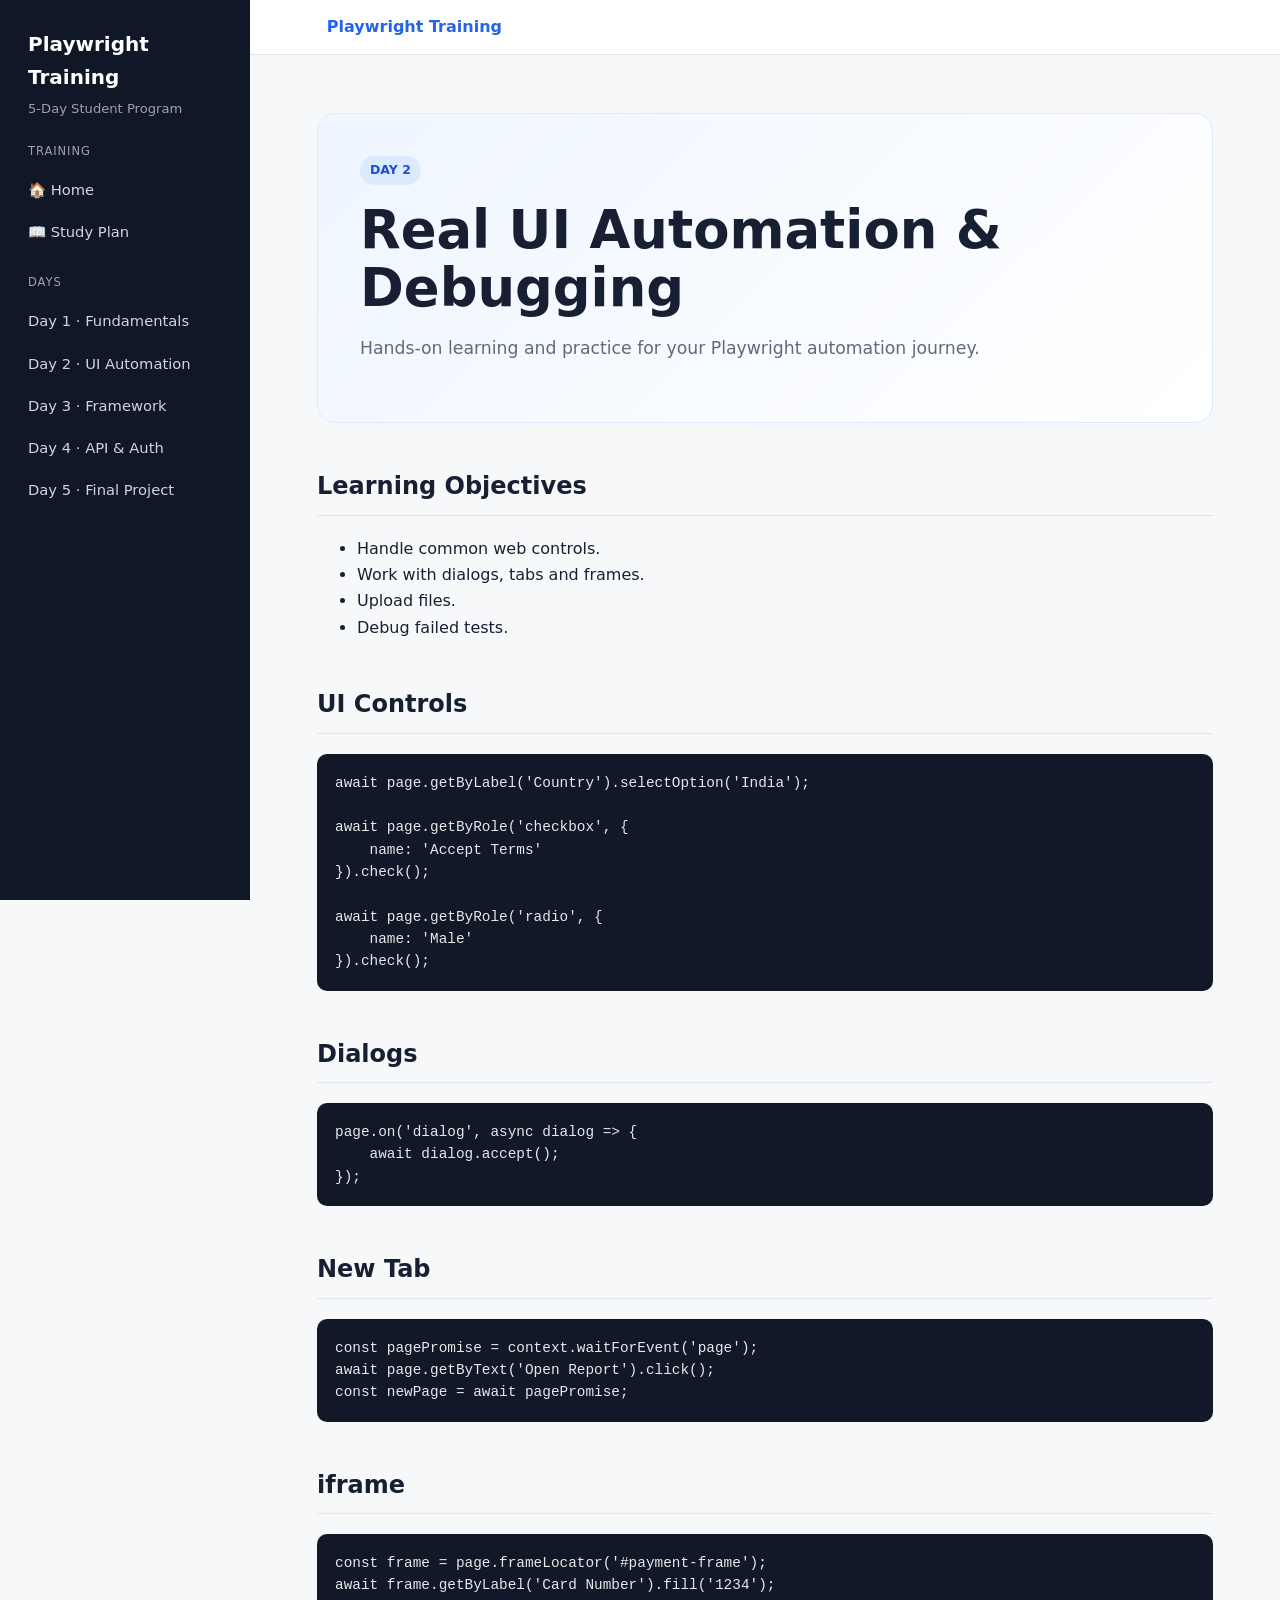
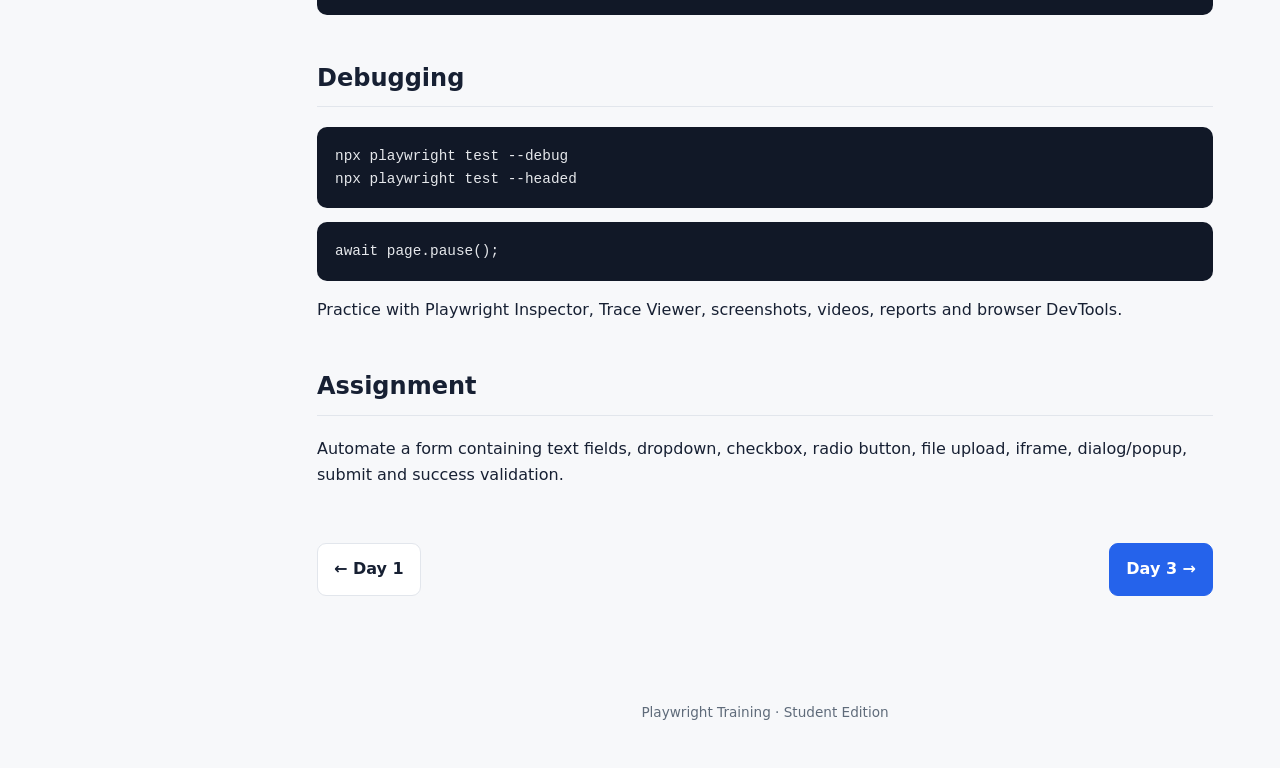
==== docs/day-2.html @ e2bdacb4 "Add files via upload" ====
<!DOCTYPE html>
<html lang="en"><head><meta charset="UTF-8"><meta name="viewport" content="width=device-width, initial-scale=1.0">
<title>Day 2 — Real UI Automation & Debugging · Playwright Training</title><link rel="stylesheet" href="style.css"></head>
<body><div class="layout">
<aside class="sidebar">
  <div class="brand">Playwright Training</div>
  <div class="brand-sub">5-Day Student Program</div>
  <nav class="nav">
    <div class="nav-title">Training</div>
    <a href="index.html">🏠 Home</a>
    <a href="student-study-plan.html">📖 Study Plan</a>
    <div class="nav-title">Days</div>
    <a href="day-1.html">Day 1 · Fundamentals</a>
    <a href="day-2.html">Day 2 · UI Automation</a>
    <a href="day-3.html">Day 3 · Framework</a>
    <a href="day-4.html">Day 4 · API & Auth</a>
    <a href="day-5.html">Day 5 · Final Project</a>
  </nav>
</aside>
<main class="main"><div class="topbar"><a href="index.html">Playwright Training</a></div>
<div class="container"><section class="hero"><span class="badge">DAY 2</span><h1>Real UI Automation & Debugging</h1><p>Hands-on learning and practice for your Playwright automation journey.</p></section>
<h2>Learning Objectives</h2><ul><li>Handle common web controls.</li><li>Work with dialogs, tabs and frames.</li><li>Upload files.</li><li>Debug failed tests.</li></ul>
<h2>UI Controls</h2><pre><code>await page.getByLabel('Country').selectOption('India');

await page.getByRole('checkbox', {
    name: 'Accept Terms'
}).check();

await page.getByRole('radio', {
    name: 'Male'
}).check();</code></pre>
<h2>Dialogs</h2><pre><code>page.on('dialog', async dialog => {
    await dialog.accept();
});</code></pre>
<h2>New Tab</h2><pre><code>const pagePromise = context.waitForEvent('page');
await page.getByText('Open Report').click();
const newPage = await pagePromise;</code></pre>
<h2>iframe</h2><pre><code>const frame = page.frameLocator('#payment-frame');
await frame.getByLabel('Card Number').fill('1234');</code></pre>
<h2>Debugging</h2><pre><code>npx playwright test --debug
npx playwright test --headed</code></pre>
<pre><code>await page.pause();</code></pre>
<p>Practice with Playwright Inspector, Trace Viewer, screenshots, videos, reports and browser DevTools.</p>
<h2>Assignment</h2><p>Automate a form containing text fields, dropdown, checkbox, radio button, file upload, iframe, dialog/popup, submit and success validation.</p>
<div class="nav-buttons"><a class="nav-button" href="day-1.html">← Day 1</a><a class="nav-button primary" href="day-3.html">Day 3 →</a></div></div><div class="footer">Playwright Training · Student Edition</div></main></div></body></html>
---- docs/style.css ----
:root {
  --bg: #f7f8fa;
  --surface: #ffffff;
  --text: #172033;
  --muted: #5f6b7a;
  --border: #e2e6ec;
  --accent: #2563eb;
  --accent-soft: #eff6ff;
  --code-bg: #111827;
  --code-text: #e5e7eb;
  --success: #15803d;
  --sidebar: 250px;
}
* { box-sizing: border-box; }
html { scroll-behavior: smooth; }
body {
  margin: 0;
  font-family: Inter, ui-sans-serif, system-ui, -apple-system, BlinkMacSystemFont, "Segoe UI", sans-serif;
  background: var(--bg);
  color: var(--text);
  line-height: 1.65;
}
.layout { display: flex; min-height: 100vh; }
.sidebar {
  width: var(--sidebar);
  position: fixed;
  inset: 0 auto 0 0;
  overflow-y: auto;
  background: #101828;
  color: #fff;
  padding: 28px 18px;
}
.brand { font-weight: 800; font-size: 1.25rem; margin: 0 10px 4px; }
.brand-sub { color: #98a2b3; font-size: .82rem; margin: 0 10px 22px; }
.nav-title { color: #98a2b3; text-transform: uppercase; letter-spacing: .08em; font-size: .72rem; margin: 20px 10px 8px; }
.nav a {
  display: block; color: #d0d5dd; text-decoration: none;
  padding: 9px 10px; border-radius: 7px; font-size: .92rem;
}
.nav a:hover { background: #1d2939; color: #fff; }
.main { margin-left: var(--sidebar); width: calc(100% - var(--sidebar)); }
.topbar {
  background: rgba(255,255,255,.94); border-bottom: 1px solid var(--border);
  padding: 14px 6vw; position: sticky; top: 0; z-index: 5;
  backdrop-filter: blur(8px);
}
.topbar a { color: var(--accent); text-decoration: none; font-weight: 650; }
.container { max-width: 960px; margin: 0 auto; padding: 58px 32px 80px; }
.hero {
  background: linear-gradient(135deg, #eff6ff, #ffffff);
  border: 1px solid #dbeafe; border-radius: 18px; padding: 42px;
  margin-bottom: 32px;
}
.hero h1 { font-size: clamp(2rem, 5vw, 3.3rem); line-height: 1.1; margin: 0 0 14px; }
.hero p { font-size: 1.08rem; color: var(--muted); max-width: 720px; }
.badge {
  display: inline-block; background: #dbeafe; color: #1d4ed8;
  padding: 4px 10px; border-radius: 999px; font-size: .78rem; font-weight: 750;
  margin-bottom: 16px;
}
h2 { margin-top: 44px; padding-bottom: 8px; border-bottom: 1px solid var(--border); }
h3 { margin-top: 28px; }
a { color: var(--accent); }
.card-grid { display: grid; grid-template-columns: repeat(2, minmax(0, 1fr)); gap: 16px; margin: 24px 0; }
.card {
  display: block; background: var(--surface); border: 1px solid var(--border);
  border-radius: 12px; padding: 20px; text-decoration: none; color: inherit;
  transition: transform .15s, box-shadow .15s;
}
.card:hover { transform: translateY(-2px); box-shadow: 0 8px 24px rgba(16,24,40,.08); }
.card h3 { color: var(--text); margin: 0 0 6px; }
.card p { color: var(--muted); margin: 0; font-size: .92rem; }
.callout {
  border-left: 4px solid var(--accent); background: var(--accent-soft);
  padding: 15px 18px; margin: 20px 0; border-radius: 0 8px 8px 0;
}
pre {
  background: var(--code-bg); color: var(--code-text); padding: 18px;
  border-radius: 10px; overflow-x: auto; font-size: .9rem; line-height: 1.55;
}
code {
  font-family: "SFMono-Regular", Consolas, "Liberation Mono", monospace;
}
:not(pre) > code { background: #eef2f6; padding: 2px 5px; border-radius: 4px; }
table { width: 100%; border-collapse: collapse; margin: 20px 0; background: #fff; }
th, td { border: 1px solid var(--border); padding: 10px 12px; text-align: left; }
th { background: #f2f4f7; }
.checklist { list-style: none; padding-left: 0; }
.checklist li { margin: 9px 0; }
.checklist input { margin-right: 8px; }
.nav-buttons { display: flex; justify-content: space-between; gap: 16px; margin-top: 55px; }
.nav-button {
  border: 1px solid var(--border); background: #fff; padding: 12px 16px;
  border-radius: 9px; text-decoration: none; color: var(--text); font-weight: 650;
}
.nav-button.primary { background: var(--accent); color: white; border-color: var(--accent); }
.footer { color: var(--muted); text-align: center; padding: 25px; font-size: .85rem; }
@media (max-width: 800px) {
  :root { --sidebar: 0px; }
  .sidebar { position: static; width: auto; }
  .layout { display: block; }
  .main { margin-left: 0; width: 100%; }
  .nav { display: grid; grid-template-columns: repeat(2, 1fr); gap: 4px; }
  .container { padding: 32px 18px 60px; }
  .hero { padding: 28px 22px; }
  .card-grid { grid-template-columns: 1fr; }
}
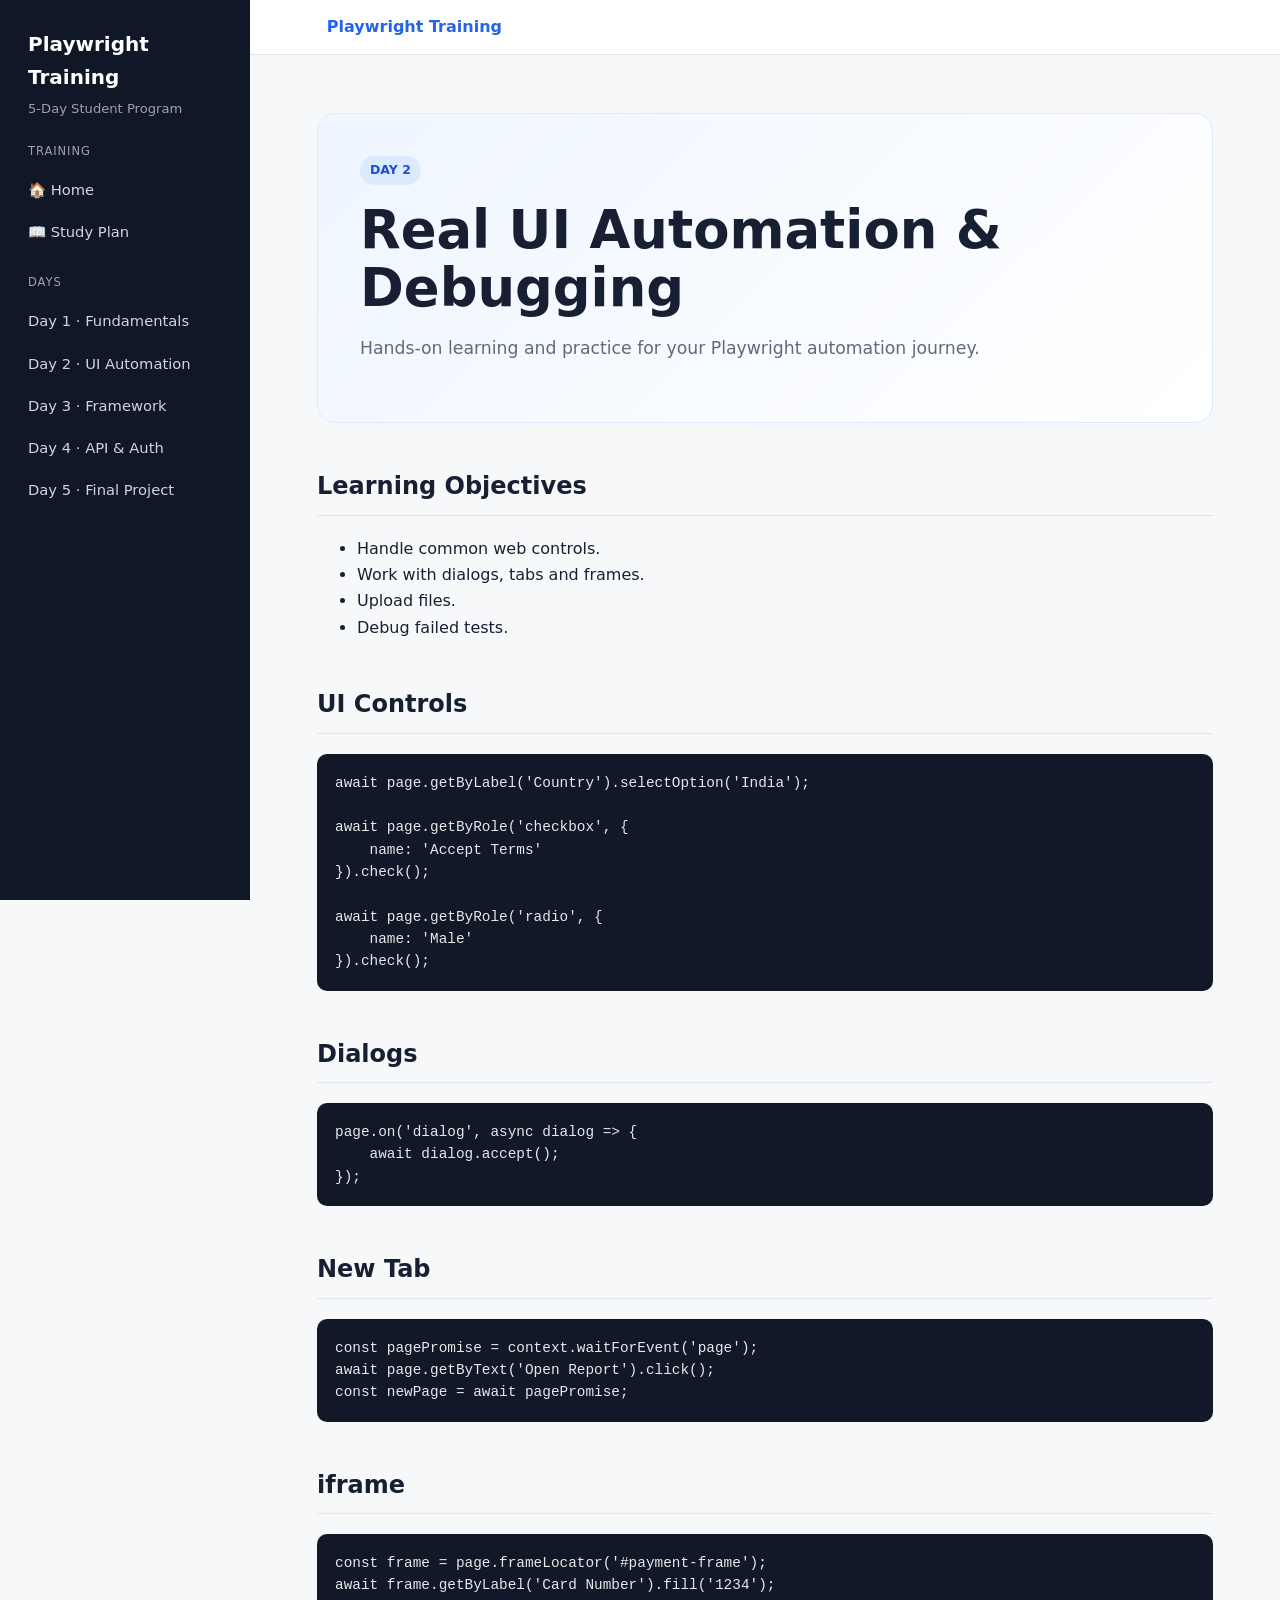
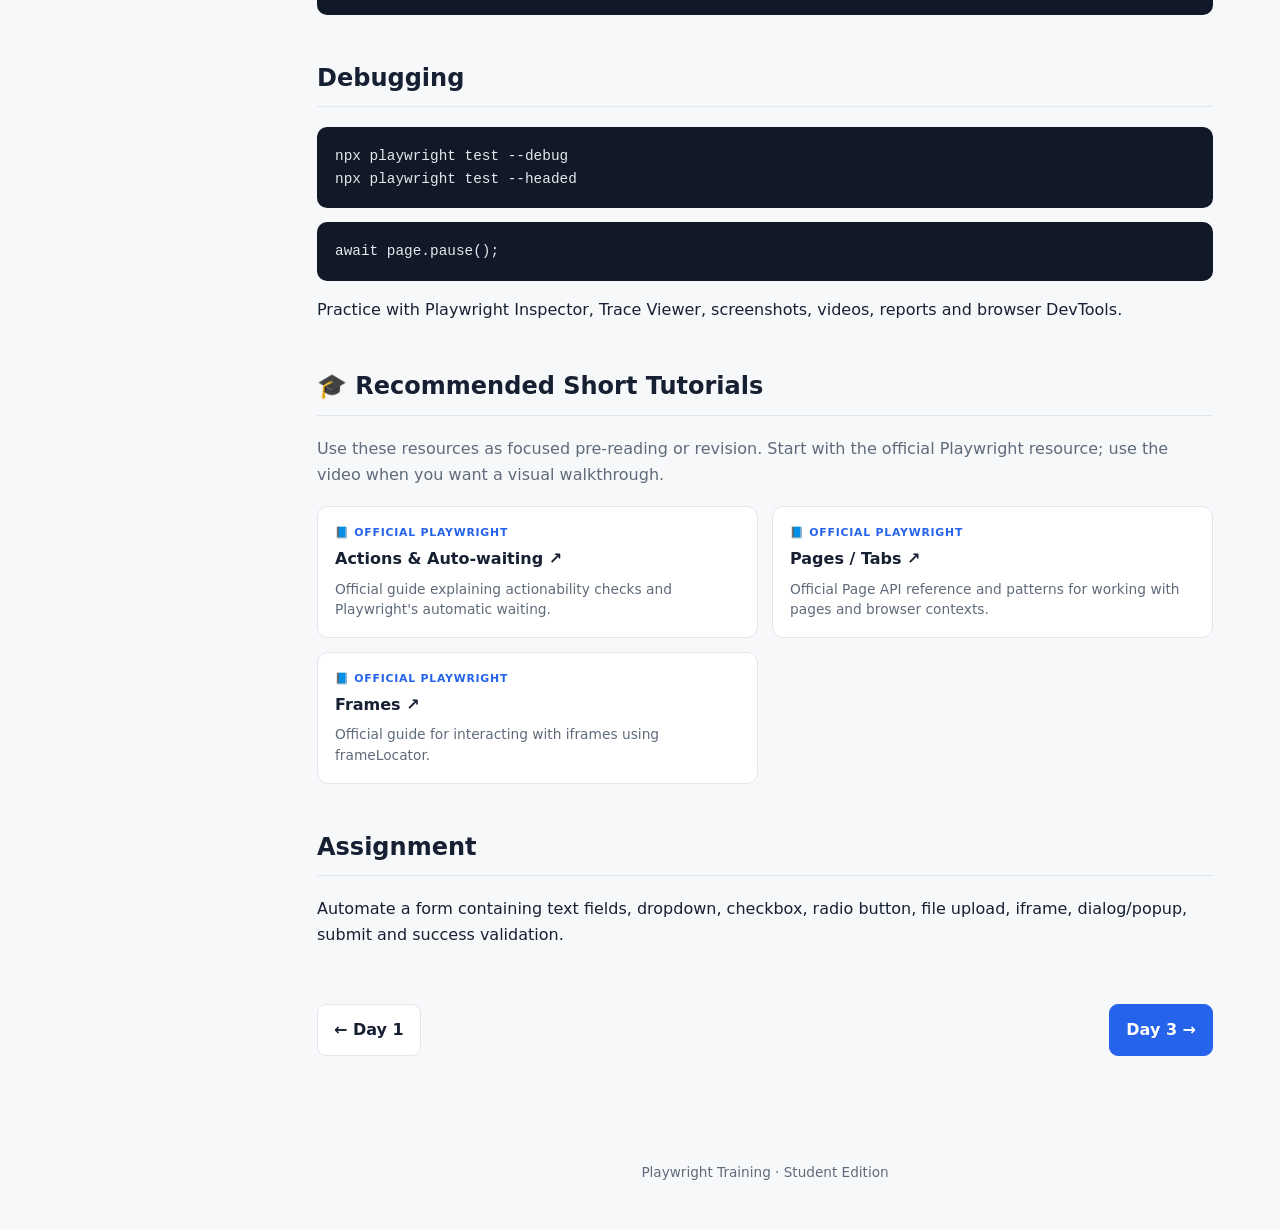
==== commit 5988635f: "addedTutorials" ====
--- a/docs/day-2.html
+++ b/docs/day-2.html
@@ -41,5 +41,18 @@
 npx playwright test --headed</code></pre>
 <pre><code>await page.pause();</code></pre>
 <p>Practice with Playwright Inspector, Trace Viewer, screenshots, videos, reports and browser DevTools.</p>
+<h2>🎓 Recommended Short Tutorials</h2><p class="tutorial-intro">Use these resources as focused pre-reading or revision. Start with the official Playwright resource; use the video when you want a visual walkthrough.</p><div class="tutorial-grid"><a class="tutorial-card" href="https://playwright.dev/docs/actionability" target="_blank" rel="noopener noreferrer">
+          <div class="tutorial-type">📘 OFFICIAL PLAYWRIGHT</div>
+          <h3>Actions & Auto-waiting ↗</h3>
+          <p>Official guide explaining actionability checks and Playwright's automatic waiting.</p>
+        </a><a class="tutorial-card" href="https://playwright.dev/docs/pages" target="_blank" rel="noopener noreferrer">
+          <div class="tutorial-type">📘 OFFICIAL PLAYWRIGHT</div>
+          <h3>Pages / Tabs ↗</h3>
+          <p>Official Page API reference and patterns for working with pages and browser contexts.</p>
+        </a><a class="tutorial-card" href="https://playwright.dev/docs/frames" target="_blank" rel="noopener noreferrer">
+          <div class="tutorial-type">📘 OFFICIAL PLAYWRIGHT</div>
+          <h3>Frames ↗</h3>
+          <p>Official guide for interacting with iframes using frameLocator.</p>
+        </a></div>
 <h2>Assignment</h2><p>Automate a form containing text fields, dropdown, checkbox, radio button, file upload, iframe, dialog/popup, submit and success validation.</p>
 <div class="nav-buttons"><a class="nav-button" href="day-1.html">← Day 1</a><a class="nav-button primary" href="day-3.html">Day 3 →</a></div></div><div class="footer">Playwright Training · Student Edition</div></main></div></body></html>
--- a/docs/style.css
+++ b/docs/style.css
@@ -96,6 +96,21 @@
 }
 .nav-button.primary { background: var(--accent); color: white; border-color: var(--accent); }
 .footer { color: var(--muted); text-align: center; padding: 25px; font-size: .85rem; }
+
+.tutorial-intro { color: var(--muted); }
+.tutorial-grid { display: grid; grid-template-columns: repeat(2, minmax(0, 1fr)); gap: 14px; margin: 18px 0 30px; }
+.tutorial-card {
+  display: block; background: #fff; border: 1px solid var(--border); border-radius: 11px;
+  padding: 17px; text-decoration: none; color: inherit;
+  transition: transform .15s, box-shadow .15s, border-color .15s;
+}
+.tutorial-card:hover { transform: translateY(-2px); box-shadow: 0 7px 20px rgba(16,24,40,.08); border-color: #bfdbfe; }
+.tutorial-card h3 { color: var(--text); margin: 4px 0 6px; font-size: 1rem; }
+.tutorial-card p { color: var(--muted); margin: 0; font-size: .86rem; line-height: 1.5; }
+.tutorial-type { font-size: .68rem; font-weight: 800; letter-spacing: .07em; color: var(--accent); }
+.tutorial-card.video .tutorial-type { color: #b42318; }
+@media (max-width: 800px) { .tutorial-grid { grid-template-columns: 1fr; } }
+
 @media (max-width: 800px) {
   :root { --sidebar: 0px; }
   .sidebar { position: static; width: auto; }
